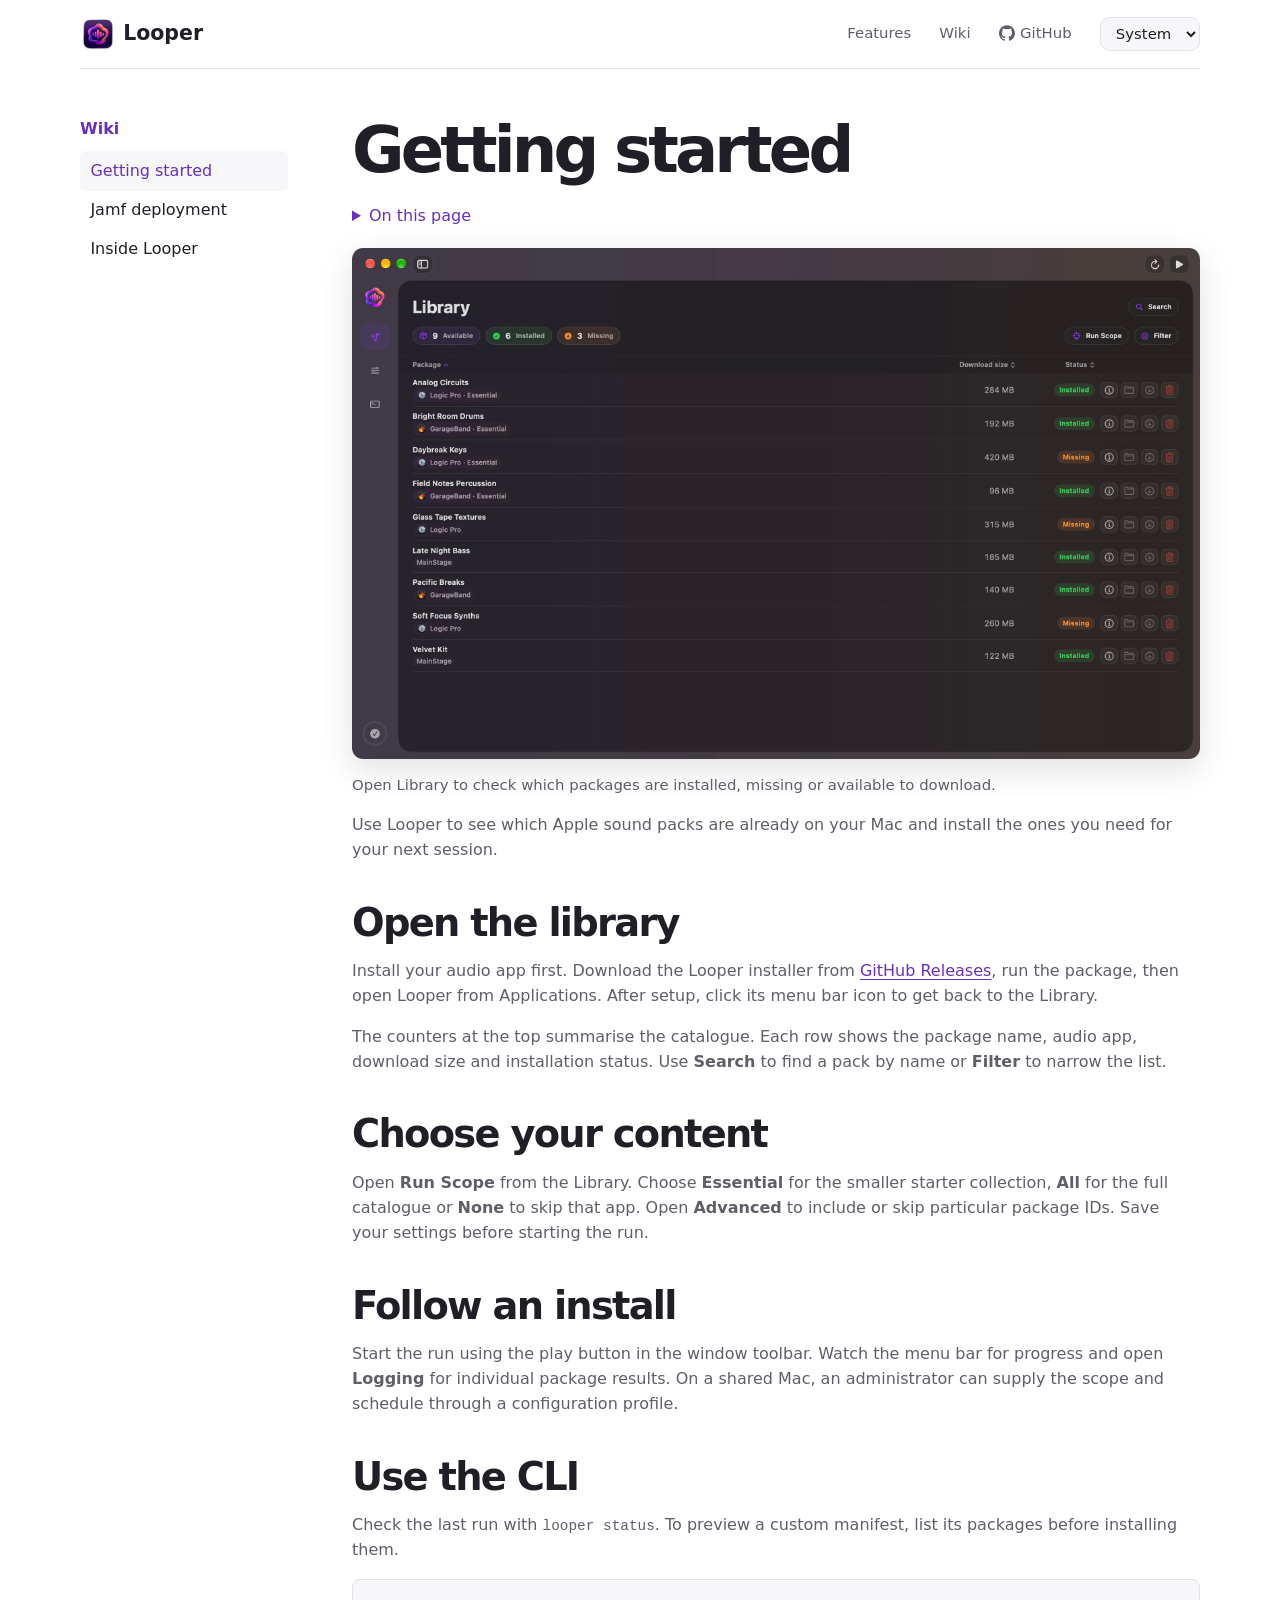
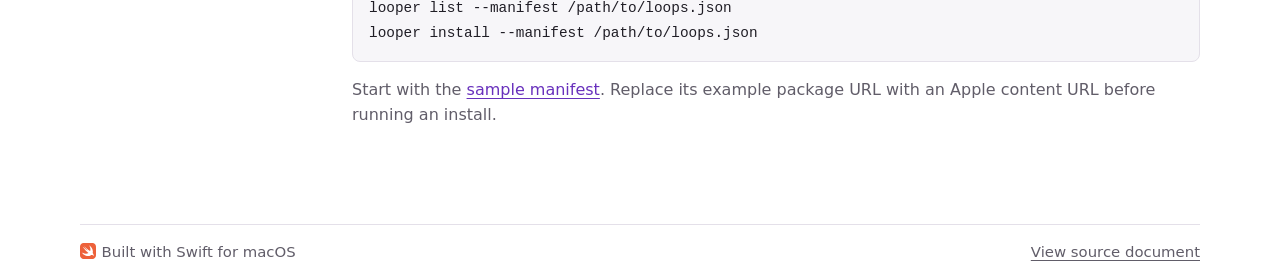
==== wiki/index.html @ 6e7a7d9b "Publish Looper website and wiki for GitHub Pages" ====
<!doctype html>
<html lang="en">
<head>
<meta charset="utf-8">
<meta name="viewport" content="width=device-width, initial-scale=1">
<title>Getting started · Looper Wiki</title>
<link rel="icon" href="../assets/looper-icon.png">
<script src="../assets/site.js"></script>
<link rel="stylesheet" href="../assets/site.css">
</head>
<body>
<a class="skip" href="#main">Skip to content</a>
<header class="shell nav">
  <a class="brand" href="../"><img src="../assets/looper-icon.png" alt="" width="36" height="36">Looper</a>
  <nav aria-label="Primary"><a href="../#features">Features</a><a href="./" aria-current="page">Wiki</a><a href="https://github.com/maxhewett/Looper"><span class="mark github"></span>GitHub</a><select id="theme" aria-label="Appearance" title="Appearance" hidden><option value="auto">System</option><option value="light">Light</option><option value="dark">Dark</option></select></nav>
</header>
<main class="shell docs" id="main">
  <nav class="doc-nav" aria-label="Wiki"><p class="eyebrow">Wiki</p><a href="index.html" aria-current="page">Getting started</a><a href="deployment.html">Jamf deployment</a><a href="architecture.html">Inside Looper</a></nav>
  <article class="doc-body">
    <h1 id="getting-started">Getting started</h1>
    <details class="contents"><summary>On this page</summary><div class="toc">
<ul>
<li><a href="#open-the-library">Open the library</a></li>
<li><a href="#choose-your-content">Choose your content</a></li>
<li><a href="#follow-an-install">Follow an install</a></li>
<li><a href="#use-the-cli">Use the CLI</a></li>
</ul>
</div>
</details>
    
        <figure class="app-shot">
          <a href="../assets/library.jpg"><img src="../assets/library.jpg" alt="Looper Library showing installed and missing sound packs" width="2520" height="1520" loading="lazy"></a>
          <figcaption>Open Library to check which packages are installed, missing or available to download.</figcaption>
        </figure>
        
    
<p>Use Looper to see which Apple sound packs are already on your Mac and install the ones you need for your next session.</p>
<h2 id="open-the-library">Open the library</h2>
<p>Install your audio app first. Download the Looper installer from <a href="https://github.com/maxhewett/Looper/releases/latest">GitHub Releases</a>, run the package, then open Looper from Applications. After setup, click its menu bar icon to get back to the Library.</p>
<p>The counters at the top summarise the catalogue. Each row shows the package name, audio app, download size and installation status. Use <strong>Search</strong> to find a pack by name or <strong>Filter</strong> to narrow the list.</p>
<h2 id="choose-your-content">Choose your content</h2>
<p>Open <strong>Run Scope</strong> from the Library. Choose <strong>Essential</strong> for the smaller starter collection, <strong>All</strong> for the full catalogue or <strong>None</strong> to skip that app. Open <strong>Advanced</strong> to include or skip particular package IDs. Save your settings before starting the run.</p>
<h2 id="follow-an-install">Follow an install</h2>
<p>Start the run using the play button in the window toolbar. Watch the menu bar for progress and open <strong>Logging</strong> for individual package results. On a shared Mac, an administrator can supply the scope and schedule through a configuration profile.</p>
<h2 id="use-the-cli">Use the CLI</h2>
<p>Check the last run with <code>looper status</code>. To preview a custom manifest, list its packages before installing them.</p>
<pre><code class="language-sh">looper list --manifest /path/to/loops.json
looper install --manifest /path/to/loops.json
</code></pre>
<p>Start with the <a href="https://github.com/maxhewett/Looper/blob/main/Manifests/sample-loops.json">sample manifest</a>. Replace its example package URL with an Apple content URL before running an install.</p>
  </article>
</main>
<footer class="shell footer"><span class="platform"><span class="mark swift"></span>Built with Swift for macOS</span><a href="https://github.com/maxhewett/Looper/blob/main/website/guides/getting-started.md">View source document</a></footer>
</body>
</html>
---- assets/site.css ----
/* Looper's native violet accent on a light document surface. */
:root{color-scheme:light;--bg:#fff;--text:#201e26;--muted:#615d69;--panel:#f7f6f9;--line:#e4e0e9;--accent:#6830bc}
*{box-sizing:border-box}
body{margin:0;background:var(--bg);color:var(--text);font:1rem/1.55 -apple-system,BlinkMacSystemFont,system-ui,sans-serif}
a{color:inherit;text-underline-offset:.2em}
a:focus-visible{outline:3px solid var(--accent);outline-offset:4px}
img{display:block;max-width:100%;height:auto}
.shell{width:min(70rem,calc(100% - 2.5rem));margin-inline:auto}
.nav,.footer,.nav nav,.brand,.actions{display:flex;align-items:center}
.nav,.footer{justify-content:space-between;gap:1rem;padding-block:1rem;border-bottom:1px solid var(--line)}
.brand{gap:.45rem;font-size:1.28rem;font-weight:720}
.nav a,.actions a,.guide-grid a{text-decoration:none}
.nav nav,.actions{gap:clamp(.8rem,3vw,1.75rem)}
.nav nav,.compat,figcaption,.footer{font-size:.93rem;color:var(--muted)}
.nav nav a:hover,.guide-grid a:hover h3{color:var(--accent)}
.skip{position:absolute;left:1rem;top:-5rem;background:white;padding:.5rem}.skip:focus{top:0}
.hero{text-align:center;padding-top:clamp(3rem,6vw,5rem)}
h1,h2,h3{line-height:1.06;text-wrap:balance;margin:0;letter-spacing:-.045em}
h1{font-size:clamp(3rem,6.6vw,6rem);font-weight:680}
.intro{max-width:42rem;margin:1.25rem auto;color:var(--muted);font-size:clamp(1.05rem,1.6vw,1.23rem)}
.actions{justify-content:center;margin-top:1.6rem;font-weight:630}
.button{padding:.72rem 1.3rem;border-radius:2rem;background:#7134ce;color:white}
.secondary{color:var(--accent)}.secondary:hover{text-decoration:underline}
.compat{margin:.8rem 0 2.25rem}
.stage img,.app-shot img{width:100%;border-radius:.7rem;box-shadow:0 10px 32px #29203324}
figcaption{margin-top:.9rem}.stage figcaption{color:#51475e}
h2{font-size:clamp(2rem,4vw,3.35rem)}h3{font-size:1.35rem}
.scope{display:grid;grid-template-columns:1fr 1.65fr;align-items:center;gap:clamp(2rem,6vw,5rem);padding-block:clamp(3.5rem,8vw,7rem)}
.scope p,.guide-grid p,.doc-body p{color:var(--muted)}
.eyebrow,.scope .eyebrow{color:var(--accent);font-weight:650;margin:0 0 .6rem}
.app-shot{margin:1rem 0}
.guides{border-top:1px solid var(--line);padding-block:3rem}
.guide-grid{display:grid;grid-template-columns:repeat(3,1fr);gap:1rem;margin-top:1.6rem}
.guide-grid a{padding:1.4rem;background:var(--panel);border-radius:.9rem}
.guide-grid p{margin:.65rem 0 0}
.footer{border-top:1px solid var(--line);border-bottom:0}
.docs{display:grid;grid-template-columns:13rem minmax(0,1fr);gap:clamp(2rem,5vw,5rem);padding-block:3rem 5rem}
.doc-nav{align-self:start;position:sticky;top:1.25rem}
.doc-nav a{display:block;padding:.45rem .65rem;text-decoration:none;border-radius:.35rem}
.doc-nav a:hover,.doc-nav [aria-current]{background:var(--panel);color:var(--accent)}
.doc-body{min-width:0;overflow-wrap:anywhere}
.doc-body h1{font-size:clamp(2.3rem,5vw,4rem);letter-spacing:-.06em}
.doc-body h2{font-size:clamp(1.6rem,3vw,2.4rem);margin-top:2.5rem}
.doc-body h3,.doc-body h4{margin-top:1.65rem}
.doc-body a{color:var(--accent);text-underline-offset:.2em}
.doc-body pre,.table-wrap{overflow:auto;max-width:100%}
.doc-body pre{padding:1rem;background:var(--panel);border:1px solid var(--line);border-radius:.5rem}
.doc-body code{font-family:ui-monospace,monospace;font-size:.9em}
.doc-body table{border-collapse:collapse;width:100%}
.doc-body th,.doc-body td{border:1px solid var(--line);padding:.65rem;text-align:left;vertical-align:top}
.doc-body th{background:var(--panel)}
.doc-body li{margin-block:.25em}
.toc{padding:1rem 1.25rem;background:var(--panel);border-radius:.5rem;margin-block:1.5rem}
.toc ul{margin-block:.5rem}

@media(max-width:760px){.scope,.docs,.guide-grid{grid-template-columns:1fr}.scope,.docs{gap:1.25rem}.doc-nav{position:static}.nav nav{gap:.8rem}.doc-body{width:100%}}

:root{color-scheme:light dark;--bg:light-dark(#fff,#17151b);--text:light-dark(#201e26,#f6f2fa);--muted:light-dark(#615d69,#c2baca);--panel:light-dark(#f7f6f9,#25212b);--line:light-dark(#e4e0e9,#42394b);--accent:light-dark(#6830bc,#ccabff)}
:root[data-theme=light]{color-scheme:light}
:root[data-theme=dark]{color-scheme:dark}
.skip{background:var(--bg)}
.mark{display:inline-block;width:1.1em;height:1.1em;vertical-align:-.16em;background:currentColor;mask:var(--icon) center / contain no-repeat;margin-right:.35em}
.github{--icon:url(github.svg)}
.swift{--icon:url(swift.svg);color:#ed613a}
select,button{font:inherit;color:var(--text);border:1px solid var(--line);background:var(--panel);border-radius:.6rem;padding:.4rem .7rem;cursor:pointer}
:where(button,select,summary):focus-visible{outline:3px solid var(--accent);outline-offset:3px}
.gallery,.menu-demo{padding-block:clamp(2.5rem,6vw,5rem)}
.menu-demo{border-top:1px solid var(--line);display:grid;grid-template-columns:1fr 1fr;align-items:center;gap:2rem}
.menu-demo figure{text-align:center;margin:0;background:var(--panel);border-radius:1rem;padding:2rem}
.menu-demo button{margin-top:1rem}
.menu-preview{display:inline-flex;align-items:center;gap:.45rem;background:var(--bg);border:1px solid var(--line);padding:.5rem .85rem;border-radius:.6rem;font:600 1.4rem ui-monospace,monospace}
.menu-frame{width:36px;height:36px;background:currentColor;mask:url(menu-progress.png) 0 0 / 576px 36px no-repeat}
.menu-frame.playing{animation:menu-progress 666.667ms steps(16,end) infinite}
@keyframes menu-progress{to{mask-position:-576px 0}}
.contents{margin:1.2rem 0}.contents summary{cursor:pointer;color:var(--accent)}
.table-wrap{margin:1rem 0;border:1px solid var(--line);border-radius:.7rem}
.doc-body table{min-width:34rem;line-height:1.5}
.doc-body th,.doc-body td{border:0;border-bottom:1px solid var(--line);padding:.85rem 1rem;overflow-wrap:normal}
.doc-body tbody tr:last-child td{border-bottom:0}
.doc-body td:first-child{width:35%;font-weight:550}
.doc-body td code{overflow-wrap:anywhere}
.doc-body tbody tr:nth-child(even){background:var(--panel)}
@media(max-width:650px){.menu-demo{grid-template-columns:1fr}.nav{flex-wrap:wrap}.nav nav{flex-wrap:wrap;gap:.8rem}.footer{flex-wrap:wrap}.doc-body table{min-width:30rem}}

/* Keep the screenshot glass unobstructed. Colour belongs to the sections. */
.home{--wash:light-dark(#eee8f4,#241e2b);background:var(--wash)}
.home .nav{position:sticky;top:0;z-index:5;width:100%;padding-inline:max(1.25rem,calc((100% - 70rem)/2));background:color-mix(in srgb,var(--bg) 92%,transparent);backdrop-filter:blur(16px)}
.home .skip{z-index:6}
.home section{scroll-margin-top:6.5rem}
.hero{background:#261e30;color:#fff;width:100%;padding:clamp(3rem,7vw,7rem) max(1.25rem,calc((100% - 78rem)/2));display:grid;grid-template-columns:minmax(0,.85fr) minmax(0,1.35fr);align-items:center;text-align:left;gap:clamp(2rem,4vw,5rem)}
.hero-icon{margin-bottom:1.25rem}
.hero h1{font-size:clamp(3.1rem,5vw,5.6rem);letter-spacing:-.068em}
.hero h1 em{color:#debcff;font-style:normal}
.hero .intro,.hero .compat{color:#ded4e5}
.hero .actions{justify-content:flex-start;flex-wrap:wrap}
.hero .secondary{color:#ead7ff}
.hero .button{background:#e5caff;color:#33223f}
.hero .compat{margin-bottom:0}
.stage{margin:0;min-width:0}
.stage img{display:block;width:100%;box-shadow:0 18px 40px #100a175c}
.gallery .track{display:flex;gap:clamp(.8rem,2vw,1.5rem);overflow-x:auto;scroll-snap-type:x mandatory;padding:.5rem 0 1rem;position:relative;scrollbar-color:var(--accent) transparent}
.gallery .track:after{content:"";flex:0 0 calc(14% - clamp(.8rem,2vw,1.5rem))}
.gallery .app-shot{scroll-snap-align:start;flex:0 0 86%;min-width:0;margin:0}
.track .app-shot img{box-shadow:none}
.track figcaption{margin:.8rem 0 0}
.gallery h2{margin-bottom:1.5rem}
.carousel-nav:not([hidden]){display:flex;align-items:center;justify-content:space-between;gap:1rem;color:var(--muted);font-size:.95rem}
.carousel-nav button{background:transparent;border:0;color:var(--accent);font-weight:650}
.carousel-nav button:disabled{color:var(--muted);opacity:.55;cursor:default}
.home .menu-demo{background:var(--panel);width:100%;padding-inline:max(1.25rem,calc((100% - 70rem)/2));border:0}
.menu-demo figure{background:var(--bg)}
.menu-demo figure button{display:block;margin:1rem auto 0}
.home .guide-grid a{background:var(--bg)}
@media (max-width:760px){.hero{grid-template-columns:1fr}.hero-icon{width:56px}.hero h1 br{display:none}.hero h1 em:before{content:" "}.gallery .app-shot{flex-basis:92%}.gallery .track:after{flex-basis:calc(8% - clamp(.8rem,2vw,1.5rem))}}
@media (prefers-reduced-motion:no-preference){
  .track{scroll-behavior:smooth}
  .entered{animation:arrive .65s cubic-bezier(.2,.65,.25,1) both}
  @keyframes arrive{from{opacity:.48;translate:0 1.25rem}to{opacity:1;translate:0 0}}
  @supports (animation-timeline:view()){
    .stage{animation:lift linear both;animation-timeline:view();animation-range:exit 0% exit 100%}
    @keyframes lift{to{transform:translateY(-1.5rem)}}
  }
}
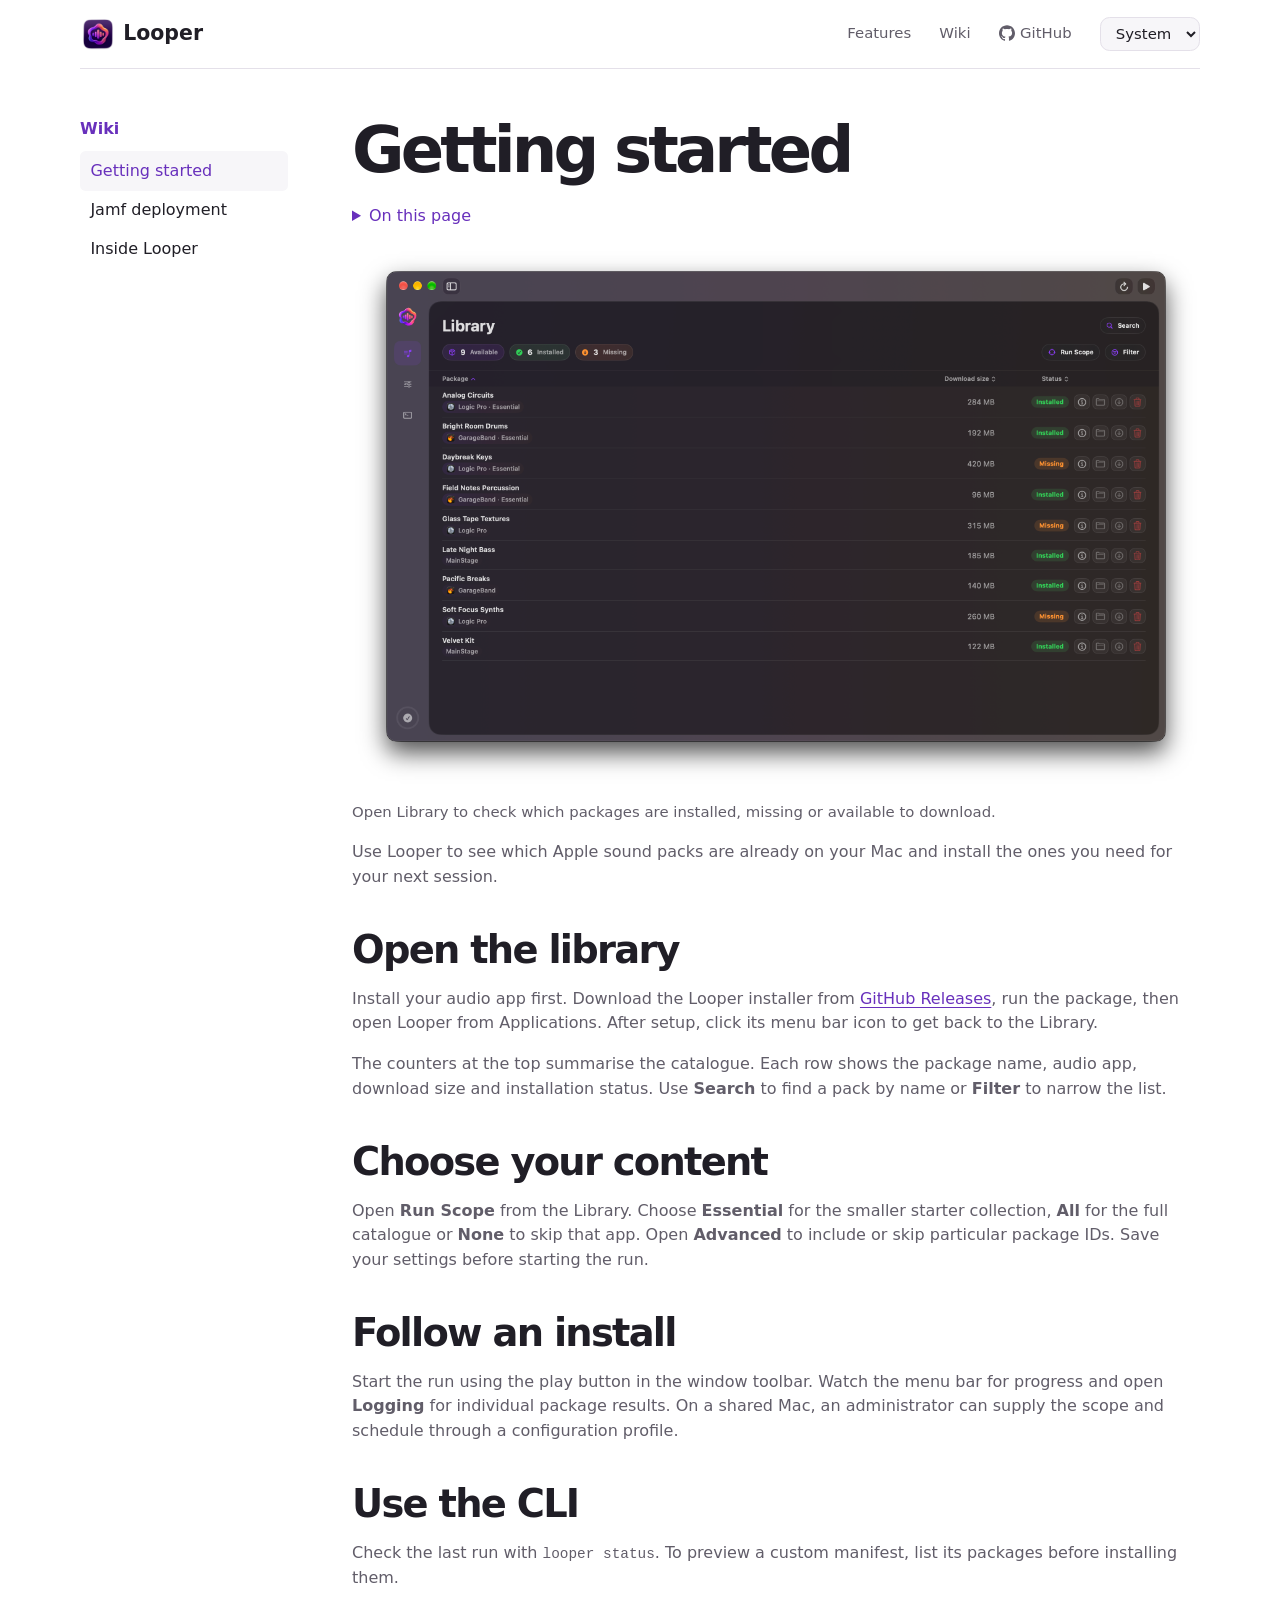
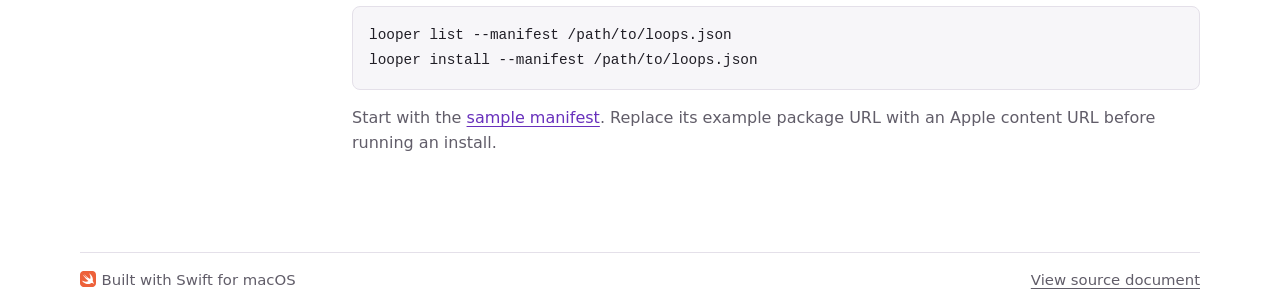
==== commit 072c08d3: "Use native macOS window captures with transparent shadows" ====
--- a/wiki/index.html
+++ b/wiki/index.html
@@ -29,7 +29,7 @@
 </details>
     
         <figure class="app-shot">
-          <a href="../assets/library.jpg"><img src="../assets/library.jpg" alt="Looper Library showing installed and missing sound packs" width="2520" height="1520" loading="lazy"></a>
+          <a href="../assets/library.png"><img src="../assets/library.png" alt="Looper Library showing installed and missing sound packs" width="2744" height="1744" loading="lazy"></a>
           <figcaption>Open Library to check which packages are installed, missing or available to download.</figcaption>
         </figure>
         
--- a/assets/site.css
+++ b/assets/site.css
@@ -22,7 +22,7 @@
 .button{padding:.72rem 1.3rem;border-radius:2rem;background:#7134ce;color:white}
 .secondary{color:var(--accent)}.secondary:hover{text-decoration:underline}
 .compat{margin:.8rem 0 2.25rem}
-.stage img,.app-shot img{width:100%;border-radius:.7rem;box-shadow:0 10px 32px #29203324}
+.stage img,.app-shot img{width:100%;height:auto}
 figcaption{margin-top:.9rem}.stage figcaption{color:#51475e}
 h2{font-size:clamp(2rem,4vw,3.35rem)}h3{font-size:1.35rem}
 .scope{display:grid;grid-template-columns:1fr 1.65fr;align-items:center;gap:clamp(2rem,6vw,5rem);padding-block:clamp(3.5rem,8vw,7rem)}
@@ -97,11 +97,10 @@
 .hero .button{background:#e5caff;color:#33223f}
 .hero .compat{margin-bottom:0}
 .stage{margin:0;min-width:0}
-.stage img{display:block;width:100%;box-shadow:0 18px 40px #100a175c}
+.stage img{display:block;width:100%;height:auto}
 .gallery .track{display:flex;gap:clamp(.8rem,2vw,1.5rem);overflow-x:auto;scroll-snap-type:x mandatory;padding:.5rem 0 1rem;position:relative;scrollbar-color:var(--accent) transparent}
 .gallery .track:after{content:"";flex:0 0 calc(14% - clamp(.8rem,2vw,1.5rem))}
 .gallery .app-shot{scroll-snap-align:start;flex:0 0 86%;min-width:0;margin:0}
-.track .app-shot img{box-shadow:none}
 .track figcaption{margin:.8rem 0 0}
 .gallery h2{margin-bottom:1.5rem}
 .carousel-nav:not([hidden]){display:flex;align-items:center;justify-content:space-between;gap:1rem;color:var(--muted);font-size:.95rem}
